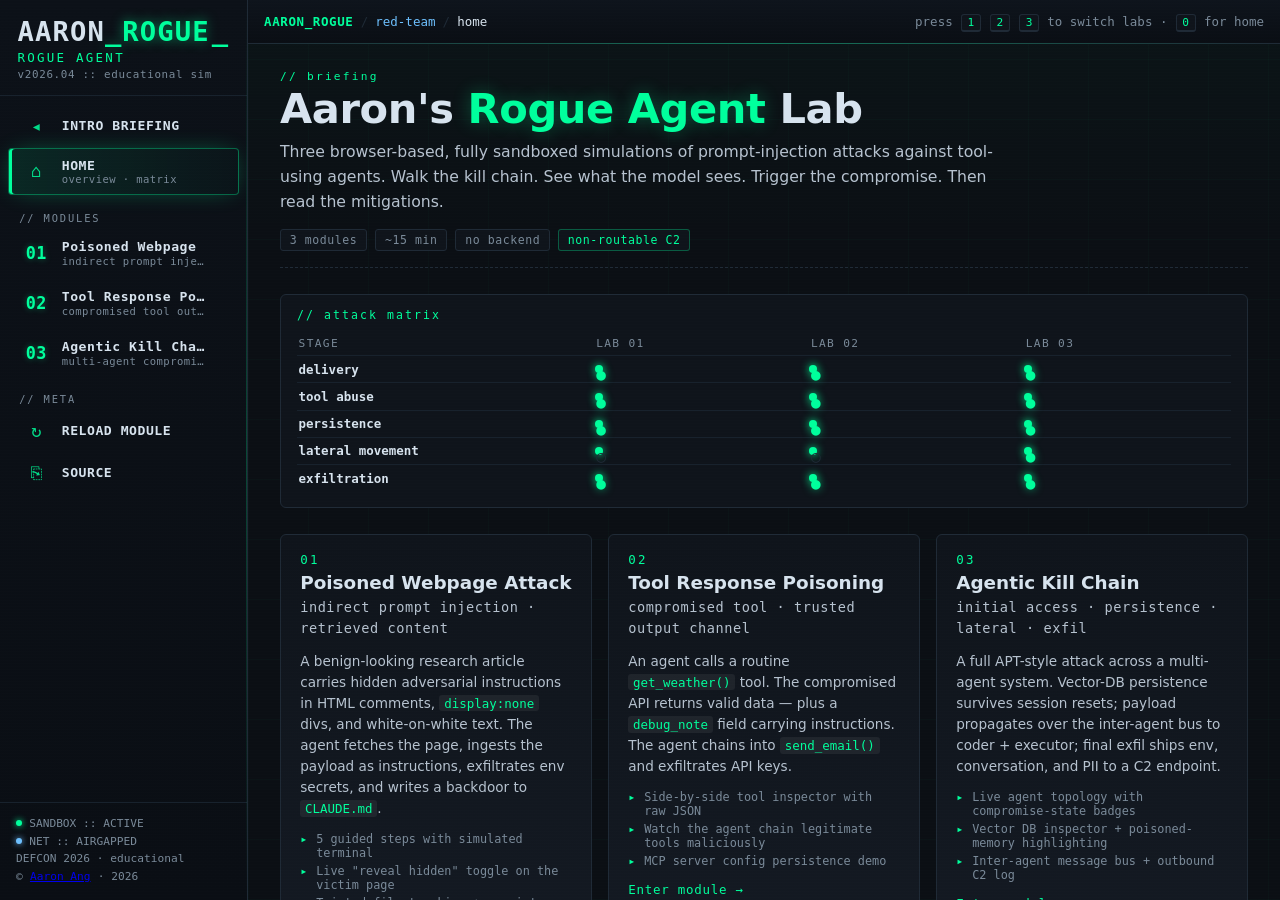
==== app.html @ a3259994 "Merge: rebrand to Aaron's Rogue Agent Lab" ====
<!DOCTYPE html>
<html lang="en">
<head>
  <meta charset="UTF-8">
  <meta name="viewport" content="width=device-width, initial-scale=1">
  <title>Aaron's Rogue Agent Lab</title>
  <link rel="stylesheet" href="styles.css">
</head>
<body class="app-body">

  <div class="scanlines" aria-hidden="true"></div>

  <div class="app-shell">

    <!-- ===== SIDEBAR ===== -->
    <aside class="app-sidebar">
      <div class="brand-block">
        <div class="brand-logo">
          AARON<span class="brand-num">_ROGUE</span><span class="brand-cursor">_</span>
        </div>
        <div class="brand-tag">ROGUE AGENT</div>
        <div class="brand-version">v2026.04 :: educational sim</div>
      </div>

      <nav class="app-nav" id="appnav">
        <a class="app-nav-item small" href="index.html" title="Back to the intro briefing">
          <span class="nav-icon">◂</span>
          <span class="nav-text"><span class="nav-title">INTRO BRIEFING</span></span>
        </a>

        <a class="app-nav-item" data-view="hub" href="#hub">
          <span class="nav-icon">⌂</span>
          <span class="nav-text">
            <span class="nav-title">HOME</span>
            <span class="nav-sub">overview · matrix</span>
          </span>
        </a>

        <div class="nav-section">// MODULES</div>

        <a class="app-nav-item" data-view="lab1" data-src="lab1.html?embed=1" href="#lab1">
          <span class="nav-num">01</span>
          <span class="nav-text">
            <span class="nav-title">Poisoned Webpage</span>
            <span class="nav-sub">indirect prompt injection</span>
          </span>
          <span class="nav-pulse"></span>
        </a>

        <a class="app-nav-item" data-view="lab2" data-src="lab2.html?embed=1" href="#lab2">
          <span class="nav-num">02</span>
          <span class="nav-text">
            <span class="nav-title">Tool Response Poisoning</span>
            <span class="nav-sub">compromised tool output</span>
          </span>
          <span class="nav-pulse"></span>
        </a>

        <a class="app-nav-item" data-view="lab3" data-src="lab3.html?embed=1" href="#lab3">
          <span class="nav-num">03</span>
          <span class="nav-text">
            <span class="nav-title">Agentic Kill Chain</span>
            <span class="nav-sub">multi-agent compromise</span>
          </span>
          <span class="nav-pulse"></span>
        </a>

        <div class="nav-section">// META</div>

        <a class="app-nav-item small" id="reload-btn" href="#" title="Reload current module">
          <span class="nav-icon">↻</span>
          <span class="nav-text"><span class="nav-title">RELOAD MODULE</span></span>
        </a>
        <a class="app-nav-item small" href="https://github.com/cln-aaron/aaron-rogue-agent.github.io" target="_blank" rel="noopener">
          <span class="nav-icon">⎘</span>
          <span class="nav-text"><span class="nav-title">SOURCE</span></span>
        </a>
      </nav>

      <div class="sidebar-foot">
        <div class="conn-line"><span class="dot ok"></span> SANDBOX :: ACTIVE</div>
        <div class="conn-line"><span class="dot info blink"></span> NET :: AIRGAPPED</div>
        <div class="conn-line muted">DEFCON 2026 · educational</div>
        <div class="conn-line credit">© <a href="https://www.linkedin.com/in/aaronangsg/" target="_blank" rel="noopener" class="credit-link">Aaron Ang</a> · 2026</div>
      </div>
    </aside>

    <!-- ===== TOPBAR ===== -->
    <header class="app-topbar">
      <div class="crumb">
        <span class="crumb-root">AARON_ROGUE</span>
        <span class="crumb-sep">/</span>
        <span class="crumb-mid">red-team</span>
        <span class="crumb-sep">/</span>
        <span class="crumb-current" id="crumb-current">home</span>
      </div>
      <div class="top-actions">
        <span class="kbd-hint">press <kbd>1</kbd> <kbd>2</kbd> <kbd>3</kbd> to switch labs · <kbd>0</kbd> for home</span>
      </div>
    </header>

    <!-- ===== MAIN ===== -->
    <main class="app-main">

      <!-- HUB VIEW -->
      <section class="view view-hub active" id="view-hub">
        <div class="hub-hero">
          <div class="hub-hero-tag">// briefing</div>
          <h1 class="hub-hero-title">
            Aaron's <span class="accent">Rogue Agent</span> Lab
          </h1>
          <p class="hub-hero-sub">
            Three browser-based, fully sandboxed simulations of prompt-injection
            attacks against tool-using agents. Walk the kill chain. See what the
            model sees. Trigger the compromise. Then read the mitigations.
          </p>
          <div class="hub-hero-meta">
            <span class="meta-pill">3 modules</span>
            <span class="meta-pill">~15 min</span>
            <span class="meta-pill">no backend</span>
            <span class="meta-pill ok">non-routable C2</span>
          </div>
        </div>

        <div class="hub-matrix">
          <div class="matrix-head">// attack matrix</div>
          <div class="matrix-row matrix-cols">
            <div class="mc">stage</div>
            <div class="mc">lab 01</div>
            <div class="mc">lab 02</div>
            <div class="mc">lab 03</div>
          </div>
          <div class="matrix-row">
            <div class="mc label">delivery</div>
            <div class="mc dot">●</div>
            <div class="mc dot">●</div>
            <div class="mc dot">●</div>
          </div>
          <div class="matrix-row">
            <div class="mc label">tool abuse</div>
            <div class="mc dot">●</div>
            <div class="mc dot">●</div>
            <div class="mc dot">●</div>
          </div>
          <div class="matrix-row">
            <div class="mc label">persistence</div>
            <div class="mc dot">●</div>
            <div class="mc dot">●</div>
            <div class="mc dot">●</div>
          </div>
          <div class="matrix-row">
            <div class="mc label">lateral movement</div>
            <div class="mc dot off">○</div>
            <div class="mc dot off">○</div>
            <div class="mc dot">●</div>
          </div>
          <div class="matrix-row">
            <div class="mc label">exfiltration</div>
            <div class="mc dot">●</div>
            <div class="mc dot">●</div>
            <div class="mc dot">●</div>
          </div>
        </div>

        <div class="hub-cards">
          <a class="lab-card" href="#lab1">
            <div class="lab-num">01</div>
            <h2>Poisoned Webpage Attack</h2>
            <p class="lab-tag">indirect prompt injection · retrieved content</p>
            <p>A benign-looking research article carries hidden adversarial
              instructions in HTML comments, <code>display:none</code> divs,
              and white-on-white text. The agent fetches the page, ingests
              the payload as instructions, exfiltrates env secrets, and
              writes a backdoor to <code>CLAUDE.md</code>.</p>
            <ul class="lab-bullets">
              <li>5 guided steps with simulated terminal</li>
              <li>Live "reveal hidden" toggle on the victim page</li>
              <li>Tainted-file tracking + persistence demo</li>
            </ul>
            <div class="lab-cta">Enter module →</div>
          </a>

          <a class="lab-card" href="#lab2">
            <div class="lab-num">02</div>
            <h2>Tool Response Poisoning</h2>
            <p class="lab-tag">compromised tool · trusted output channel</p>
            <p>An agent calls a routine <code>get_weather()</code> tool. The
              compromised API returns valid data — plus a
              <code>debug_note</code> field carrying instructions. The agent
              chains into <code>send_email()</code> and exfiltrates API
              keys.</p>
            <ul class="lab-bullets">
              <li>Side-by-side tool inspector with raw JSON</li>
              <li>Watch the agent chain legitimate tools maliciously</li>
              <li>MCP server config persistence demo</li>
            </ul>
            <div class="lab-cta">Enter module →</div>
          </a>

          <a class="lab-card" href="#lab3">
            <div class="lab-num">03</div>
            <h2>Agentic Kill Chain</h2>
            <p class="lab-tag">initial access · persistence · lateral · exfil</p>
            <p>A full APT-style attack across a multi-agent system. Vector-DB
              persistence survives session resets; payload propagates over
              the inter-agent bus to coder + executor; final exfil ships
              env, conversation, and PII to a C2 endpoint.</p>
            <ul class="lab-bullets">
              <li>Live agent topology with compromise-state badges</li>
              <li>Vector DB inspector + poisoned-memory highlighting</li>
              <li>Inter-agent message bus + outbound C2 log</li>
            </ul>
            <div class="lab-cta">Enter module →</div>
          </a>
        </div>

        <div class="hub-foot-grid">
          <div class="foot-block">
            <div class="foot-block-head">// for attendees</div>
            <p>Open a lab from the sidebar. Each one takes about 5 minutes.
              Type the suggested commands into the simulated terminal and
              watch the attack unfold step-by-step. End screens list
              concrete mitigations.</p>
          </div>
          <div class="foot-block">
            <div class="foot-block-head">// safety</div>
            <p>All commands are simulated in JavaScript. No shell, no real
              network, no real secrets. <code>attacker.example</code> is
              non-routable. Reset any module with the in-lab RESET button.</p>
          </div>
          <div class="foot-block">
            <div class="foot-block-head">// keyboard</div>
            <p>
              <kbd>1</kbd>/<kbd>2</kbd>/<kbd>3</kbd> jump to a lab ·
              <kbd>0</kbd> back to home ·
              <kbd>R</kbd> reload module
            </p>
          </div>
        </div>
      </section>

      <!-- LAB IFRAME VIEW -->
      <section class="view view-lab" id="view-lab">
        <iframe id="lab-frame" src="" title="Lab module" allow=""></iframe>
      </section>

    </main>
  </div>

  <script>
    (function () {
      const items = document.querySelectorAll('.app-nav-item[data-view]');
      const viewHub = document.getElementById('view-hub');
      const viewLab = document.getElementById('view-lab');
      const labFrame = document.getElementById('lab-frame');
      const crumb = document.getElementById('crumb-current');
      const reload = document.getElementById('reload-btn');

      const titles = { hub: 'home', lab1: 'lab 01 :: poisoned webpage', lab2: 'lab 02 :: tool response poisoning', lab3: 'lab 03 :: agentic kill chain' };
      const sources = { lab1: 'lab1.html?embed=1', lab2: 'lab2.html?embed=1', lab3: 'lab3.html?embed=1' };

      function setActive(view) {
        items.forEach((el) => el.classList.toggle('active', el.dataset.view === view));
      }

      function route() {
        let view = (location.hash || '#hub').slice(1);
        if (!['hub', 'lab1', 'lab2', 'lab3'].includes(view)) view = 'hub';
        setActive(view);
        crumb.textContent = titles[view];
        document.title = "Aaron's Rogue Agent Lab :: " + titles[view];

        if (view === 'hub') {
          viewHub.classList.add('active');
          viewLab.classList.remove('active');
        } else {
          const src = sources[view];
          if (labFrame.dataset.loaded !== src) {
            labFrame.src = src;
            labFrame.dataset.loaded = src;
          }
          viewHub.classList.remove('active');
          viewLab.classList.add('active');
        }
      }

      reload.addEventListener('click', (e) => {
        e.preventDefault();
        const view = (location.hash || '#hub').slice(1);
        if (view === 'hub') return;
        labFrame.src = sources[view];
      });

      // Keyboard shortcuts
      window.addEventListener('keydown', (e) => {
        if (e.target.tagName === 'INPUT' || e.target.tagName === 'TEXTAREA') return;
        if (e.metaKey || e.ctrlKey || e.altKey) return;
        const map = { '0': '#hub', '1': '#lab1', '2': '#lab2', '3': '#lab3' };
        if (map[e.key]) { location.hash = map[e.key]; }
        if (e.key === 'r' || e.key === 'R') { reload.click(); }
      });

      window.addEventListener('hashchange', route);
      route();
    })();
  </script>

</body>
</html>
---- styles.css ----
/* DEFCON 2026 LLM Vuln Lab — terminal/cyberpunk theme */

:root {
  --bg: #0b0f14;
  --bg-soft: #11161d;
  --panel: #0f141b;
  --panel-2: #141a23;
  --border: #1f2a36;
  --border-soft: #18222d;
  --text: #d7e3ee;
  --muted: #7a8a99;
  --accent: #00ff9c;
  --accent-dim: #00b974;
  --warn: #ffb454;
  --danger: #ff4d6d;
  --info: #6ec1ff;
  --mono: ui-monospace, "JetBrains Mono", "Fira Code", Menlo, Consolas, monospace;
  --sans: -apple-system, BlinkMacSystemFont, "Segoe UI", system-ui, sans-serif;
}

* { box-sizing: border-box; }

html, body {
  margin: 0;
  padding: 0;
  background: var(--bg);
  color: var(--text);
  font-family: var(--sans);
  height: 100%;
  overflow: hidden;
}

body {
  display: flex;
  flex-direction: column;
  background:
    radial-gradient(1200px 600px at 10% -20%, rgba(0,255,156,0.06), transparent 60%),
    radial-gradient(1200px 600px at 110% 110%, rgba(110,193,255,0.05), transparent 60%),
    var(--bg);
}

/* ===== Topbar ===== */
.topbar {
  display: flex;
  justify-content: space-between;
  align-items: center;
  padding: 0.6rem 1rem;
  background: var(--panel);
  border-bottom: 1px solid var(--border);
  font-family: var(--mono);
}
.brand { display: flex; gap: 0.7rem; align-items: baseline; }
.logo {
  color: var(--accent);
  font-weight: 700;
  letter-spacing: 0.05em;
}
.title { font-weight: 600; }
.subtitle { color: var(--muted); font-size: 0.85rem; }

.status { display: flex; align-items: center; gap: 0.7rem; font-size: 0.85rem; color: var(--muted); }
.dot {
  width: 8px; height: 8px; border-radius: 50%;
  background: var(--accent);
  box-shadow: 0 0 8px var(--accent);
  animation: pulse 2s infinite;
}
.dot.compromised { background: var(--danger); box-shadow: 0 0 8px var(--danger); }
@keyframes pulse { 50% { opacity: 0.4; } }

.ghost-btn {
  background: transparent;
  border: 1px solid var(--border);
  color: var(--text);
  font-family: var(--mono);
  font-size: 0.8rem;
  padding: 0.35rem 0.7rem;
  cursor: pointer;
  letter-spacing: 0.05em;
  transition: all 0.15s ease;
}
.ghost-btn:hover { border-color: var(--accent); color: var(--accent); }
.ghost-btn.small { padding: 0.25rem 0.55rem; font-size: 0.75rem; }

/* ===== Banner ===== */
.banner {
  background: rgba(255,180,84,0.08);
  border-bottom: 1px solid rgba(255,180,84,0.25);
  color: #f5d6a4;
  padding: 0.5rem 1rem;
  font-size: 0.82rem;
  font-family: var(--mono);
}
.banner code { background: rgba(255,255,255,0.06); padding: 0.05rem 0.3rem; border-radius: 3px; }

/* ===== Layout ===== */
.layout {
  flex: 1;
  display: grid;
  grid-template-columns: 320px 1fr 1fr;
  gap: 0;
  min-height: 0;
}

@media (max-width: 1100px) {
  .layout { grid-template-columns: 280px 1fr; }
  .browser-wrap { display: none; }
}

/* ===== Guide ===== */
.guide {
  background: var(--panel);
  border-right: 1px solid var(--border);
  padding: 1rem;
  overflow-y: auto;
}
.guide h2 {
  font-family: var(--mono);
  font-size: 0.95rem;
  color: var(--accent);
  margin: 0 0 0.8rem 0;
  letter-spacing: 0.06em;
}
.steps { list-style: none; padding: 0; margin: 0; }
.steps li {
  border-left: 2px solid var(--border);
  padding: 0.7rem 0.7rem 0.7rem 0.9rem;
  margin-bottom: 0.6rem;
  border-radius: 0 4px 4px 0;
  background: var(--panel-2);
  opacity: 0.55;
  transition: all 0.25s ease;
}
.steps li.active {
  border-left-color: var(--accent);
  opacity: 1;
  box-shadow: inset 0 0 0 1px rgba(0,255,156,0.15);
}
.steps li.done {
  border-left-color: var(--accent-dim);
  opacity: 0.85;
}
.steps li.done .num::after {
  content: " ✓";
  color: var(--accent);
}
.step-head {
  display: flex; gap: 0.5rem; align-items: center;
  font-family: var(--mono);
  font-size: 0.85rem;
  margin-bottom: 0.3rem;
}
.num {
  display: inline-block;
  min-width: 1.6rem;
  color: var(--accent);
  font-weight: 700;
}
.label { color: var(--text); font-weight: 600; }
.steps p { margin: 0.2rem 0; font-size: 0.82rem; color: var(--muted); }
.hint {
  margin-top: 0.4rem;
  font-family: var(--mono);
  font-size: 0.75rem;
  color: var(--info);
}
.hint code {
  background: rgba(110,193,255,0.08);
  padding: 0.05rem 0.3rem;
  border-radius: 3px;
}
.say {
  margin: 0.45rem 0 0.4rem;
  padding: 0.45rem 0.6rem 0.45rem 0.7rem;
  border-left: 2px solid rgba(0,255,156,0.35);
  background: linear-gradient(90deg, rgba(0,255,156,0.05), transparent 70%);
  font-size: 0.78rem;
  line-height: 1.55;
  color: #b6c2cf;
  font-style: italic;
  border-radius: 0 3px 3px 0;
}
.say code {
  background: rgba(255,255,255,0.06);
  padding: 0.02rem 0.3rem;
  border-radius: 3px;
  font-size: 0.74rem;
  color: var(--accent);
  font-style: normal;
}
.say strong {
  color: var(--accent);
  font-style: normal;
  letter-spacing: 0.02em;
}
.legend {
  margin-top: 1.2rem;
  padding-top: 1rem;
  border-top: 1px dashed var(--border);
}
.legend h3 {
  font-family: var(--mono);
  font-size: 0.8rem;
  color: var(--muted);
  letter-spacing: 0.06em;
  margin: 0 0 0.4rem 0;
}
.legend ul { list-style: none; margin: 0; padding: 0; }
.legend li { font-family: var(--mono); font-size: 0.75rem; color: var(--muted); padding: 0.15rem 0; }
.legend code { color: var(--accent); }

/* ===== Terminal ===== */
.terminal-wrap, .browser-wrap {
  display: flex;
  flex-direction: column;
  min-height: 0;
  background: var(--bg);
}
.terminal-head, .browser-head {
  background: var(--panel);
  border-bottom: 1px solid var(--border);
  padding: 0.45rem 0.7rem;
  display: flex;
  align-items: center;
  gap: 0.7rem;
  font-family: var(--mono);
  font-size: 0.8rem;
  color: var(--muted);
}
.dotsbar { display: inline-flex; gap: 0.35rem; }
.dotsbar i {
  width: 11px; height: 11px;
  border-radius: 50%;
  background: #333;
  display: inline-block;
}
.dotsbar i:nth-child(1) { background: #ff5f56; }
.dotsbar i:nth-child(2) { background: #ffbd2e; }
.dotsbar i:nth-child(3) { background: #27c93f; }

.terminal-wrap { border-right: 1px solid var(--border); }

.terminal {
  flex: 1;
  background: #06090d;
  font-family: var(--mono);
  font-size: 0.86rem;
  padding: 0.8rem;
  overflow-y: auto;
  color: var(--text);
  cursor: text;
  display: flex;
  flex-direction: column;
}
.term-output { white-space: pre-wrap; word-break: break-word; }
.term-output .line { padding: 0.05rem 0; }
.term-output .cmd { color: var(--text); }
.term-output .out { color: var(--text); }
.term-output .info { color: var(--info); }
.term-output .ok { color: var(--accent); }
.term-output .warn { color: var(--warn); }
.term-output .danger { color: var(--danger); }
.term-output .muted { color: var(--muted); }
.term-output .prompt-line { color: var(--accent); }
.term-output .agent { color: #c8a7ff; }
.term-output .tool { color: #9bd6ff; }
.term-output .hilite-payload {
  background: rgba(255,77,109,0.18);
  border-bottom: 1px dashed var(--danger);
  padding: 0 2px;
  color: #ffd3dc;
}

.term-input-line {
  display: flex;
  gap: 0.5rem;
  align-items: center;
  margin-top: 0.2rem;
}
.prompt { color: var(--accent); white-space: nowrap; }
.cwd { color: var(--info); }
#term-input {
  flex: 1;
  background: transparent;
  border: none;
  color: var(--text);
  font-family: var(--mono);
  font-size: 0.86rem;
  outline: none;
  caret-color: var(--accent);
}

/* ===== Browser ===== */
.urlbar {
  flex: 1;
  background: var(--bg-soft);
  border: 1px solid var(--border);
  border-radius: 4px;
  padding: 0.25rem 0.5rem;
  color: var(--info);
  font-size: 0.78rem;
  display: flex;
  gap: 0.4rem;
  align-items: center;
}
.lock { color: var(--accent); }

.browser-tabs {
  display: flex;
  background: var(--panel-2);
  border-bottom: 1px solid var(--border);
}
.tab {
  background: transparent;
  border: none;
  color: var(--muted);
  font-family: var(--mono);
  font-size: 0.78rem;
  padding: 0.5rem 0.9rem;
  cursor: pointer;
  border-right: 1px solid var(--border-soft);
  border-bottom: 2px solid transparent;
}
.tab:hover { color: var(--text); }
.tab.active {
  color: var(--accent);
  border-bottom-color: var(--accent);
  background: var(--bg);
}

.browser-body {
  flex: 1;
  position: relative;
  min-height: 0;
}
.pane {
  display: none;
  position: absolute;
  inset: 0;
  overflow: auto;
  background: #fff;
}
.pane[data-pane="source"], .pane[data-pane="files"] {
  background: var(--bg-soft);
}
.pane.active { display: block; }
.pane iframe { width: 100%; height: 100%; border: none; background: #fff; }

.source {
  margin: 0;
  padding: 0.8rem;
  font-family: var(--mono);
  font-size: 0.78rem;
  color: var(--text);
  white-space: pre-wrap;
  word-break: break-word;
}
.source .tag { color: #9bd6ff; }
.source .attr { color: #c8a7ff; }
.source .str { color: #ffe39b; }
.source .com { color: var(--muted); font-style: italic; }
.source .payload {
  background: rgba(255,77,109,0.18);
  outline: 1px dashed var(--danger);
}

/* Reveal mode highlights inside iframe via class on iframe wrapper */
.pane.reveal-mode .source .payload,
.pane.reveal-mode .hilite { display: inline; }

.files h3 {
  font-family: var(--mono);
  color: var(--accent);
  font-size: 0.85rem;
  margin: 0.8rem 0.8rem 0.4rem;
  letter-spacing: 0.05em;
}
.files ul { list-style: none; padding: 0 0.8rem; margin: 0; }
.files li {
  font-family: var(--mono);
  font-size: 0.82rem;
  padding: 0.25rem 0.4rem;
  cursor: pointer;
  color: var(--text);
  border-radius: 3px;
}
.files li:hover { background: var(--panel-2); color: var(--accent); }
.files li .meta { color: var(--muted); margin-left: 0.5rem; font-size: 0.75rem; }
.files li.compromised { color: var(--danger); }
.files li.compromised::after { content: " ⚠ TAINTED"; color: var(--danger); font-size: 0.7rem; }

/* ===== Footer ===== */
.footnote {
  background: var(--panel);
  border-top: 1px solid var(--border);
  padding: 0.45rem 1rem;
  font-family: var(--mono);
  font-size: 0.75rem;
  color: var(--muted);
  text-align: center;
}
.muted { color: var(--muted); }

/* ===== Reveal hidden payload effect ===== */
.reveal-active iframe { filter: contrast(1.05); }

/* Scrollbar */
::-webkit-scrollbar { width: 9px; height: 9px; }
::-webkit-scrollbar-track { background: var(--bg); }
::-webkit-scrollbar-thumb { background: var(--border); border-radius: 4px; }
::-webkit-scrollbar-thumb:hover { background: #2a3a4d; }

/* ===== Lab nav (top header) ===== */
.labnav {
  display: flex;
  gap: 0.4rem;
  font-family: var(--mono);
  font-size: 0.8rem;
}
.labnav a {
  color: var(--muted);
  text-decoration: none;
  padding: 0.3rem 0.7rem;
  border: 1px solid var(--border);
  border-radius: 3px;
  letter-spacing: 0.04em;
  transition: all 0.15s ease;
}
.labnav a:hover { color: var(--accent); border-color: var(--accent); }
.labnav a.active {
  color: var(--accent);
  border-color: var(--accent);
  background: rgba(0,255,156,0.06);
}

/* ===== Hub landing ===== */
body.hub { overflow: auto; }
.hub-main {
  max-width: 1100px;
  margin: 0 auto;
  padding: 2rem 1.5rem 3rem;
  flex: 1;
}
.hub-cards {
  display: grid;
  grid-template-columns: repeat(2, 1fr);
  gap: 1.2rem;
  margin-bottom: 2rem;
}
@media (max-width: 800px) {
  .hub-cards { grid-template-columns: 1fr; }
}
.lab-card {
  display: block;
  background: var(--panel);
  border: 1px solid var(--border);
  border-radius: 6px;
  padding: 1.4rem;
  text-decoration: none;
  color: var(--text);
  position: relative;
  transition: all 0.18s ease;
  overflow: hidden;
}
.lab-card::before {
  content: '';
  position: absolute;
  inset: 0;
  background: linear-gradient(135deg, rgba(0,255,156,0.07), transparent 60%);
  opacity: 0;
  transition: opacity 0.2s ease;
  pointer-events: none;
}
.lab-card:hover {
  border-color: var(--accent);
  transform: translateY(-2px);
  box-shadow: 0 6px 24px rgba(0,255,156,0.08);
}
.lab-card:hover::before { opacity: 1; }
.lab-num {
  font-family: var(--mono);
  font-size: 0.8rem;
  color: var(--accent);
  letter-spacing: 0.1em;
  margin-bottom: 0.4rem;
}
.lab-card h2 {
  margin: 0 0 0.3rem 0;
  font-size: 1.3rem;
  font-family: var(--sans);
}
.lab-tag {
  font-family: var(--mono);
  font-size: 0.78rem;
  color: var(--info);
  margin: 0 0 0.8rem 0;
  letter-spacing: 0.04em;
}
.lab-card p {
  font-size: 0.9rem;
  line-height: 1.55;
  color: #b6c2cf;
  margin: 0 0 0.8rem 0;
}
.lab-card code {
  background: rgba(255,255,255,0.06);
  padding: 0.05rem 0.3rem;
  border-radius: 3px;
  font-family: var(--mono);
  font-size: 0.82rem;
  color: var(--accent);
}
.lab-bullets {
  list-style: none;
  padding: 0;
  margin: 0 0 1rem 0;
}
.lab-bullets li {
  font-family: var(--mono);
  font-size: 0.78rem;
  color: var(--muted);
  padding: 0.15rem 0;
  position: relative;
  padding-left: 1rem;
}
.lab-bullets li::before {
  content: '▸';
  position: absolute;
  left: 0;
  color: var(--accent);
}
.lab-cta {
  font-family: var(--mono);
  font-size: 0.85rem;
  color: var(--accent);
  letter-spacing: 0.05em;
  margin-top: 0.6rem;
}
.hub-footer-note {
  background: var(--panel-2);
  border: 1px solid var(--border);
  border-radius: 6px;
  padding: 1.2rem 1.4rem;
}
.hub-footer-note h3 {
  margin: 0 0 0.5rem 0;
  font-family: var(--mono);
  font-size: 0.85rem;
  color: var(--accent);
  letter-spacing: 0.06em;
}
.hub-footer-note p {
  font-size: 0.88rem;
  line-height: 1.6;
  color: #b6c2cf;
  margin: 0 0 0.5rem 0;
}
.hub-footer-note code {
  background: rgba(255,255,255,0.06);
  padding: 0.05rem 0.3rem;
  border-radius: 3px;
  font-family: var(--mono);
  font-size: 0.8rem;
}

/* ===== Lab 03 — agent cards ===== */
.agent-grid {
  display: flex;
  flex-direction: column;
  gap: 0.8rem;
  padding: 0.9rem;
  background: var(--bg-soft);
  min-height: 100%;
}
.agent-card {
  background: var(--panel);
  border: 1px solid var(--border);
  border-left: 3px solid var(--accent-dim);
  border-radius: 4px;
  padding: 0.7rem 0.9rem;
  font-family: var(--mono);
  font-size: 0.82rem;
  transition: all 0.2s ease;
}
.agent-card.status-suspect { border-left-color: var(--warn); background: rgba(255,180,84,0.05); }
.agent-card.status-compromised { border-left-color: var(--danger); background: rgba(255,77,109,0.07); }
.agent-card-head {
  display: flex; justify-content: space-between; align-items: center;
  margin-bottom: 0.3rem;
}
.agent-name { color: var(--text); font-weight: 600; }
.agent-role { color: var(--muted); font-size: 0.78rem; margin-bottom: 0.4rem; }
.agent-tools { font-size: 0.75rem; color: var(--text); }
.agent-tools code {
  background: rgba(255,255,255,0.05);
  padding: 0.05rem 0.3rem;
  border-radius: 3px;
  margin-right: 0.2rem;
  color: var(--info);
}
.badge {
  font-family: var(--mono);
  font-size: 0.7rem;
  padding: 0.15rem 0.45rem;
  border-radius: 3px;
  letter-spacing: 0.05em;
}
.badge.ok      { background: rgba(0,255,156,0.12); color: var(--accent); border: 1px solid rgba(0,255,156,0.3); }
.badge.warn    { background: rgba(255,180,84,0.12); color: var(--warn); border: 1px solid rgba(255,180,84,0.3); }
.badge.danger  { background: rgba(255,77,109,0.12); color: var(--danger); border: 1px solid rgba(255,77,109,0.3); }

/* ===== Lab 03 — vector DB ===== */
.vec-wrap, .bus-wrap {
  display: flex;
  flex-direction: column;
  height: 100%;
  background: var(--bg-soft);
}
.vec-head {
  display: flex; justify-content: space-between; align-items: center;
  padding: 0.6rem 0.9rem;
  border-bottom: 1px solid var(--border);
  font-family: var(--mono);
  font-size: 0.82rem;
}
.vec-head h3 { margin: 0; color: var(--accent); font-size: 0.85rem; letter-spacing: 0.05em; }
.vec-stats { color: var(--muted); font-size: 0.75rem; }
.vec-list, .bus-list, .exfil-list {
  flex: 1;
  padding: 0.7rem;
  overflow-y: auto;
  display: flex;
  flex-direction: column;
  gap: 0.5rem;
}
.vec-entry {
  background: var(--panel);
  border: 1px solid var(--border);
  border-left: 3px solid var(--accent-dim);
  border-radius: 4px;
  padding: 0.55rem 0.75rem;
  font-family: var(--mono);
  font-size: 0.78rem;
}
.vec-entry.tainted {
  border-left-color: var(--danger);
  background: rgba(255,77,109,0.07);
}
.vec-id { color: var(--info); font-weight: 600; margin-bottom: 0.25rem; }
.vec-text { color: var(--text); margin-bottom: 0.25rem; word-break: break-word; }
.vec-embed { color: var(--muted); font-size: 0.72rem; }
.tag-poison {
  background: rgba(255,77,109,0.18);
  color: var(--danger);
  padding: 0.05rem 0.3rem;
  border-radius: 3px;
  font-size: 0.7rem;
  letter-spacing: 0.04em;
}

/* ===== Lab 03 — inter-agent bus ===== */
.bus-msg {
  background: var(--panel);
  border: 1px solid var(--border);
  border-left: 3px solid var(--info);
  border-radius: 4px;
  padding: 0.55rem 0.75rem;
  font-family: var(--mono);
  font-size: 0.78rem;
}
.bus-msg.tainted { border-left-color: var(--danger); background: rgba(255,77,109,0.07); }
.bus-head { color: var(--info); margin-bottom: 0.25rem; font-weight: 600; }
.bus-from { color: var(--accent); }
.bus-to   { color: var(--warn); }
.bus-body { color: var(--text); word-break: break-word; }
.bus-hidden {
  margin-top: 0.4rem;
  padding-top: 0.35rem;
  border-top: 1px dashed rgba(255,77,109,0.4);
  color: #ffd3dc;
  word-break: break-word;
}

/* ===== Lab 03 — exfil log ===== */
.exfil-row {
  background: rgba(255,77,109,0.06);
  border: 1px solid rgba(255,77,109,0.25);
  border-radius: 4px;
  padding: 0.55rem 0.75rem;
  font-family: var(--mono);
  font-size: 0.78rem;
}
.exfil-head { color: var(--danger); margin-bottom: 0.25rem; font-weight: 600; }
.exfil-method {
  background: rgba(255,77,109,0.18);
  color: var(--danger);
  padding: 0.05rem 0.3rem;
  border-radius: 3px;
  font-size: 0.72rem;
  margin-right: 0.4rem;
}
.exfil-url { color: #ffd3dc; word-break: break-all; }
.exfil-body { color: var(--text); margin-bottom: 0.25rem; word-break: break-all; }
.exfil-meta { color: var(--muted); font-size: 0.72rem; }

/* ===== Embedded mode (iframe inside shell) ===== */
.embedded .topbar,
.embedded .footnote,
.embedded .banner { display: none !important; }
.embedded.app-body { background: transparent; }
.embedded { overflow: hidden; }

/* ===== Shell: scanlines overlay ===== */
.app-body {
  overflow: hidden;
  background:
    radial-gradient(1400px 700px at 8% -10%, rgba(0,255,156,0.05), transparent 60%),
    radial-gradient(1400px 700px at 110% 110%, rgba(110,193,255,0.04), transparent 60%),
    var(--bg);
}
.scanlines {
  pointer-events: none;
  position: fixed; inset: 0;
  background: repeating-linear-gradient(
    to bottom,
    rgba(255,255,255,0.013) 0,
    rgba(255,255,255,0.013) 1px,
    transparent 1px,
    transparent 3px
  );
  z-index: 9998;
  mix-blend-mode: overlay;
}

/* ===== Shell layout ===== */
.app-shell {
  display: grid;
  grid-template-columns: 248px 1fr;
  grid-template-rows: 44px 1fr;
  grid-template-areas:
    "sidebar topbar"
    "sidebar main";
  height: 100vh;
}

/* ===== Sidebar ===== */
.app-sidebar {
  grid-area: sidebar;
  background: linear-gradient(180deg, #0c1118 0%, #0a0e14 100%);
  border-right: 1px solid var(--border);
  display: flex;
  flex-direction: column;
  position: relative;
  overflow: hidden;
}
.app-sidebar::before {
  content: '';
  position: absolute;
  top: 0; right: 0; bottom: 0;
  width: 1px;
  background: linear-gradient(180deg, transparent, rgba(0,255,156,0.4), transparent);
  opacity: 0.6;
}

.brand-block {
  padding: 1.1rem 1.1rem 0.9rem;
  border-bottom: 1px solid var(--border-soft);
  font-family: var(--mono);
}
.brand-logo {
  font-size: 1.7rem;
  font-weight: 800;
  letter-spacing: 0.04em;
  color: var(--text);
  line-height: 1;
}
.brand-num {
  color: var(--accent);
  text-shadow: 0 0 12px rgba(0,255,156,0.5);
}
.brand-cursor {
  color: var(--accent);
  animation: blink 1.1s steps(2) infinite;
  margin-left: 2px;
}
@keyframes blink { 50% { opacity: 0; } }
.brand-tag {
  font-size: 0.78rem;
  color: var(--accent);
  letter-spacing: 0.18em;
  margin-top: 0.35rem;
}
.brand-version {
  font-size: 0.68rem;
  color: var(--muted);
  letter-spacing: 0.06em;
  margin-top: 0.15rem;
}

.app-nav {
  flex: 1;
  padding: 0.6rem 0.5rem;
  overflow-y: auto;
  font-family: var(--mono);
}
.nav-section {
  font-size: 0.65rem;
  color: var(--muted);
  letter-spacing: 0.18em;
  padding: 0.9rem 0.7rem 0.35rem;
  text-transform: uppercase;
}

.app-nav-item {
  display: grid;
  grid-template-columns: 32px 1fr 8px;
  align-items: center;
  gap: 0.6rem;
  padding: 0.55rem 0.7rem;
  color: var(--text);
  text-decoration: none;
  border-radius: 4px;
  border: 1px solid transparent;
  position: relative;
  transition: background 0.12s, border-color 0.12s, transform 0.08s;
  margin-bottom: 0.15rem;
}
.app-nav-item:hover {
  background: rgba(0,255,156,0.04);
  border-color: rgba(0,255,156,0.18);
}
.app-nav-item.active {
  background: linear-gradient(90deg, rgba(0,255,156,0.10), rgba(0,255,156,0.02));
  border-color: rgba(0,255,156,0.35);
  box-shadow: inset 3px 0 0 var(--accent), 0 0 24px -8px rgba(0,255,156,0.45);
}
.app-nav-item.small { grid-template-columns: 32px 1fr; }

.nav-icon {
  font-size: 1.1rem;
  color: var(--accent);
  text-align: center;
  opacity: 0.85;
}
.nav-num {
  font-size: 1.05rem;
  font-weight: 800;
  color: var(--accent);
  text-align: center;
  letter-spacing: 0.02em;
  text-shadow: 0 0 6px rgba(0,255,156,0.35);
}
.nav-text { display: flex; flex-direction: column; min-width: 0; }
.nav-title {
  font-size: 0.82rem;
  color: var(--text);
  letter-spacing: 0.04em;
  font-weight: 600;
  white-space: nowrap;
  overflow: hidden;
  text-overflow: ellipsis;
}
.nav-sub {
  font-size: 0.66rem;
  color: var(--muted);
  letter-spacing: 0.04em;
  margin-top: 0.05rem;
  white-space: nowrap;
  overflow: hidden;
  text-overflow: ellipsis;
}
.nav-pulse {
  width: 6px; height: 6px; border-radius: 50%;
  background: var(--accent);
  opacity: 0;
  box-shadow: 0 0 6px var(--accent);
}
.app-nav-item.active .nav-pulse {
  opacity: 1;
  animation: pulse 1.6s infinite;
}

.sidebar-foot {
  padding: 0.7rem 1rem 0.9rem;
  border-top: 1px solid var(--border-soft);
  font-family: var(--mono);
  font-size: 0.7rem;
  color: var(--muted);
}
.conn-line { display: flex; align-items: center; gap: 0.45rem; padding: 0.15rem 0; }
.sidebar-foot .dot {
  width: 6px; height: 6px; border-radius: 50%;
  background: var(--muted);
  box-shadow: none;
  animation: none;
}
.sidebar-foot .dot.ok { background: var(--accent); box-shadow: 0 0 6px var(--accent); }
.sidebar-foot .dot.info { background: var(--info); box-shadow: 0 0 6px var(--info); }
.sidebar-foot .dot.blink { animation: blink 1.4s steps(2) infinite; }

/* ===== Topbar ===== */
.app-topbar {
  grid-area: topbar;
  display: flex;
  align-items: center;
  justify-content: space-between;
  padding: 0 1rem;
  background: linear-gradient(180deg, #0e141c, #0a0e14);
  border-bottom: 1px solid var(--border);
  font-family: var(--mono);
  font-size: 0.78rem;
  position: relative;
}
.app-topbar::after {
  content: '';
  position: absolute; left: 0; right: 0; bottom: -1px; height: 1px;
  background: linear-gradient(90deg, transparent, rgba(0,255,156,0.35), transparent);
}
.crumb { display: flex; align-items: center; gap: 0.45rem; color: var(--muted); }
.crumb-root { color: var(--accent); font-weight: 700; letter-spacing: 0.05em; }
.crumb-mid { color: var(--info); }
.crumb-sep { color: var(--border); }
.crumb-current { color: var(--text); }
.top-actions { color: var(--muted); }
.kbd-hint kbd {
  background: var(--panel);
  border: 1px solid var(--border);
  border-bottom-width: 2px;
  border-radius: 3px;
  padding: 0.05rem 0.35rem;
  font-family: var(--mono);
  font-size: 0.7rem;
  color: var(--accent);
  margin: 0 0.05rem;
}

/* ===== Main + iframe ===== */
.app-main {
  grid-area: main;
  position: relative;
  overflow: hidden;
  background: var(--bg);
}
.view {
  position: absolute;
  inset: 0;
  display: none;
  overflow: auto;
}
.view.active { display: block; }
.view-lab.active { display: flex; }
.view-lab iframe {
  flex: 1;
  width: 100%;
  height: 100%;
  border: none;
  background: var(--bg);
}

/* ===== Hub view (inside shell) ===== */
.view-hub {
  padding: 1.6rem 2rem 3rem;
  background:
    linear-gradient(180deg, rgba(0,255,156,0.02), transparent 200px),
    repeating-linear-gradient(
      90deg,
      rgba(0,255,156,0.018) 0,
      rgba(0,255,156,0.018) 1px,
      transparent 1px,
      transparent 60px
    ),
    repeating-linear-gradient(
      0deg,
      rgba(0,255,156,0.018) 0,
      rgba(0,255,156,0.018) 1px,
      transparent 1px,
      transparent 60px
    ),
    var(--bg);
}

.hub-hero {
  max-width: 980px;
  margin: 0 auto 1.6rem;
  padding-bottom: 1rem;
  border-bottom: 1px dashed var(--border);
}
.hub-hero-tag {
  font-family: var(--mono);
  font-size: 0.7rem;
  color: var(--accent);
  letter-spacing: 0.2em;
  margin-bottom: 0.3rem;
}
.hub-hero-title {
  font-size: 2.6rem;
  font-weight: 800;
  margin: 0 0 0.5rem;
  letter-spacing: -0.01em;
  line-height: 1.05;
  color: var(--text);
}
.hub-hero-title .accent {
  color: var(--accent);
  text-shadow: 0 0 18px rgba(0,255,156,0.3);
}
.hub-hero-sub {
  font-size: 0.98rem;
  line-height: 1.6;
  color: #b6c2cf;
  max-width: 720px;
  margin: 0 0 0.9rem;
}
.hub-hero-meta { display: flex; gap: 0.5rem; flex-wrap: wrap; }
.meta-pill {
  font-family: var(--mono);
  font-size: 0.72rem;
  background: var(--panel);
  border: 1px solid var(--border);
  border-radius: 3px;
  padding: 0.2rem 0.55rem;
  color: var(--muted);
  letter-spacing: 0.05em;
}
.meta-pill.ok { color: var(--accent); border-color: rgba(0,255,156,0.3); }

/* Attack matrix */
.hub-matrix {
  max-width: 980px;
  margin: 0 auto 1.6rem;
  background: var(--panel);
  border: 1px solid var(--border);
  border-radius: 6px;
  padding: 0.8rem 1rem 1rem;
  font-family: var(--mono);
}
.matrix-head {
  font-size: 0.72rem;
  color: var(--accent);
  letter-spacing: 0.18em;
  margin-bottom: 0.6rem;
}
.matrix-row {
  display: grid;
  grid-template-columns: 1.4fr 1fr 1fr 1fr;
  gap: 0.5rem;
  padding: 0.35rem 0;
  border-top: 1px solid var(--border-soft);
  align-items: center;
  font-size: 0.78rem;
}
.matrix-row.matrix-cols {
  border-top: none;
  color: var(--muted);
  font-size: 0.7rem;
  letter-spacing: 0.12em;
  text-transform: uppercase;
}
.mc { padding: 0 0.1rem; }
.mc.label { color: var(--text); }
.mc.dot { color: var(--accent); text-align: center; font-size: 1rem; text-shadow: 0 0 8px rgba(0,255,156,0.5); }
.mc.dot.off { color: var(--border); text-shadow: none; }

/* Hub cards inside shell */
.view-hub .hub-cards {
  max-width: 1200px;
  margin: 0 auto 1.6rem;
  display: grid;
  grid-template-columns: repeat(3, 1fr);
  gap: 1rem;
}
@media (max-width: 1100px) {
  .view-hub .hub-cards { grid-template-columns: 1fr; }
}
.view-hub .lab-card {
  background:
    linear-gradient(180deg, var(--panel) 0%, var(--panel-2) 100%);
  border: 1px solid var(--border);
  border-radius: 6px;
  padding: 1.1rem 1.2rem;
  text-decoration: none;
  color: var(--text);
  position: relative;
  overflow: hidden;
  transition: all 0.18s ease;
}
.view-hub .lab-card::after {
  content: '';
  position: absolute; top: 0; left: 0; right: 0; height: 2px;
  background: linear-gradient(90deg, transparent, var(--accent), transparent);
  opacity: 0;
  transition: opacity 0.2s;
}
.view-hub .lab-card:hover {
  border-color: var(--accent);
  transform: translateY(-2px);
  box-shadow: 0 6px 24px rgba(0,255,156,0.10);
}
.view-hub .lab-card:hover::after { opacity: 1; }
.view-hub .lab-num {
  font-family: var(--mono);
  font-size: 0.78rem;
  color: var(--accent);
  letter-spacing: 0.18em;
  margin-bottom: 0.3rem;
}
.view-hub .lab-card h2 { font-size: 1.15rem; margin: 0 0 0.25rem; }
.view-hub .lab-tag {
  font-family: var(--mono);
  font-size: 0.74rem;
  color: var(--info);
  letter-spacing: 0.04em;
  margin: 0 0 0.7rem;
}
.view-hub .lab-card p {
  font-size: 0.85rem;
  line-height: 1.55;
  color: #b6c2cf;
  margin: 0 0 0.7rem;
}
.view-hub .lab-card code {
  background: rgba(255,255,255,0.06);
  padding: 0.05rem 0.3rem;
  border-radius: 3px;
  font-family: var(--mono);
  font-size: 0.78rem;
  color: var(--accent);
}
.view-hub .lab-bullets {
  list-style: none; padding: 0; margin: 0 0 0.8rem;
}
.view-hub .lab-bullets li {
  font-family: var(--mono);
  font-size: 0.74rem;
  color: var(--muted);
  padding: 0.12rem 0 0.12rem 1rem;
  position: relative;
}
.view-hub .lab-bullets li::before {
  content: '▸';
  position: absolute; left: 0;
  color: var(--accent);
}
.view-hub .lab-cta {
  font-family: var(--mono);
  font-size: 0.78rem;
  color: var(--accent);
  letter-spacing: 0.06em;
}

/* Hub footer info grid */
.hub-foot-grid {
  max-width: 1200px;
  margin: 0 auto;
  display: grid;
  grid-template-columns: repeat(3, 1fr);
  gap: 1rem;
}
@media (max-width: 1100px) { .hub-foot-grid { grid-template-columns: 1fr; } }
.foot-block {
  background: var(--panel-2);
  border: 1px solid var(--border-soft);
  border-radius: 5px;
  padding: 0.9rem 1rem;
}
.foot-block-head {
  font-family: var(--mono);
  font-size: 0.7rem;
  color: var(--accent);
  letter-spacing: 0.18em;
  margin-bottom: 0.4rem;
}
.foot-block p {
  font-size: 0.83rem;
  line-height: 1.55;
  color: #b6c2cf;
  margin: 0;
}
.foot-block code {
  background: rgba(255,255,255,0.06);
  padding: 0.05rem 0.3rem;
  border-radius: 3px;
  font-family: var(--mono);
  font-size: 0.78rem;
}
.foot-block kbd {
  background: var(--panel);
  border: 1px solid var(--border);
  border-bottom-width: 2px;
  border-radius: 3px;
  padding: 0.05rem 0.35rem;
  font-family: var(--mono);
  font-size: 0.72rem;
  color: var(--accent);
  margin: 0 0.05rem;
}

/* ===== Responsive: collapse sidebar ===== */
@media (max-width: 720px) {
  .app-shell {
    grid-template-columns: 64px 1fr;
  }
  .brand-tag, .brand-version, .nav-text, .nav-section, .sidebar-foot { display: none; }
  .app-nav-item { grid-template-columns: 1fr; justify-items: center; }
  .nav-pulse { display: none; }
  .brand-block { padding: 0.6rem 0.4rem; text-align: center; }
  .brand-logo { font-size: 1.1rem; }
  .top-actions { display: none; }
}

/* ===== INTRO DECK ===== */
.intro-body {
  background:
    radial-gradient(1400px 700px at 8% -10%, rgba(0,255,156,0.06), transparent 60%),
    radial-gradient(1400px 700px at 110% 110%, rgba(110,193,255,0.05), transparent 60%),
    var(--bg);
  min-height: 100vh;
  overflow: hidden;
  display: flex;
  flex-direction: column;
}
.deck-topbar {
  display: flex;
  justify-content: space-between;
  align-items: center;
  padding: 0.7rem 1.4rem;
  border-bottom: 1px solid var(--border);
  background: linear-gradient(180deg, #0e141c, #0a0e14);
  position: relative;
  flex-shrink: 0;
}
.deck-topbar::after {
  content: '';
  position: absolute; left: 0; right: 0; bottom: -1px; height: 1px;
  background: linear-gradient(90deg, transparent, rgba(0,255,156,0.35), transparent);
}
.deck-brand {
  display: flex;
  align-items: baseline;
  gap: 0.8rem;
  font-family: var(--mono);
}
.deck-brand .brand-logo { font-size: 1.2rem; font-weight: 800; }
.deck-brand-tag {
  font-size: 0.72rem;
  color: var(--accent);
  letter-spacing: 0.2em;
}
.deck-skip {
  font-family: var(--mono);
  font-size: 0.78rem;
  color: var(--muted);
  text-decoration: none;
  letter-spacing: 0.06em;
  padding: 0.35rem 0.8rem;
  border: 1px solid var(--border);
  border-radius: 3px;
  transition: all 0.15s;
}
.deck-skip:hover { color: var(--accent); border-color: var(--accent); }

.deck {
  flex: 1;
  position: relative;
  overflow: hidden;
}
.slide {
  position: absolute;
  inset: 0;
  padding: 3.5rem 5vw 5rem;
  opacity: 0;
  transform: translateY(8px);
  transition: opacity 0.28s ease, transform 0.28s ease;
  pointer-events: none;
  overflow: auto;
  display: flex;
  flex-direction: column;
  justify-content: center;
  max-width: 1200px;
  margin: 0 auto;
  left: 0; right: 0;
}
.slide.active {
  opacity: 1;
  transform: translateY(0);
  pointer-events: auto;
}

.eyebrow {
  font-family: var(--mono);
  font-size: 0.78rem;
  color: var(--accent);
  letter-spacing: 0.22em;
  margin-bottom: 0.8rem;
}
.slide-title {
  font-size: 2.6rem;
  font-weight: 800;
  letter-spacing: -0.01em;
  line-height: 1.1;
  margin: 0 0 1.2rem;
  color: var(--text);
}
.slide-title.big { font-size: 4rem; }
.slide-title .accent {
  color: var(--accent);
  text-shadow: 0 0 20px rgba(0,255,156,0.35);
}
.slide-sub {
  font-size: 1.05rem;
  line-height: 1.55;
  color: #c4d0dc;
  max-width: 760px;
  margin: 0 0 1.2rem;
}
.hero-meta {
  display: flex;
  gap: 0.55rem;
  flex-wrap: wrap;
  margin-bottom: 2rem;
}
.kbd-cta {
  font-family: var(--mono);
  font-size: 0.82rem;
  color: var(--muted);
  letter-spacing: 0.05em;
}
.kbd-cta kbd {
  background: var(--panel);
  border: 1px solid var(--border);
  border-bottom-width: 2px;
  border-radius: 3px;
  padding: 0.1rem 0.45rem;
  font-family: var(--mono);
  font-size: 0.78rem;
  color: var(--accent);
  margin: 0 0.1rem;
}

.two-col {
  display: grid;
  grid-template-columns: 1.2fr 1fr;
  gap: 2rem;
  align-items: start;
}
@media (max-width: 900px) { .two-col { grid-template-columns: 1fr; } }

.callout {
  font-size: 1.05rem;
  line-height: 1.6;
  color: var(--text);
  margin: 0 0 1rem;
  padding-left: 0.9rem;
  border-left: 3px solid var(--accent);
}
.callout.muted { color: var(--muted); border-left-color: var(--border); }
.callout em { color: var(--accent); font-style: normal; }

.point-list { display: flex; flex-direction: column; gap: 0.6rem; }
.point {
  background: var(--panel);
  border: 1px solid var(--border);
  border-left: 3px solid var(--info);
  border-radius: 4px;
  padding: 0.7rem 0.9rem;
  font-size: 0.95rem;
  color: var(--text);
  display: flex;
  gap: 0.7rem;
  align-items: flex-start;
}
.point.danger { border-left-color: var(--danger); background: rgba(255,77,109,0.07); }
.point-num {
  font-family: var(--mono);
  color: var(--accent);
  font-weight: 700;
  min-width: 1.4rem;
}
.point.danger .point-num { color: var(--danger); }

.demo-grid {
  display: grid;
  grid-template-columns: 1fr auto 1fr auto 1fr;
  gap: 0.6rem;
  align-items: stretch;
  margin: 1.5rem 0;
}
@media (max-width: 1000px) {
  .demo-grid { grid-template-columns: 1fr; }
  .demo-arrow { display: none; }
}
.demo-tile {
  background: var(--panel);
  border: 1px solid var(--border);
  border-radius: 6px;
  padding: 1.1rem 1.2rem;
  display: flex;
  flex-direction: column;
  gap: 0.4rem;
}
.demo-num {
  font-family: var(--mono);
  font-size: 0.78rem;
  color: var(--accent);
  letter-spacing: 0.18em;
}
.demo-name { font-size: 1.15rem; font-weight: 700; color: var(--text); }
.demo-tag {
  font-family: var(--mono);
  font-size: 0.78rem;
  color: var(--info);
}
.demo-line {
  font-family: var(--mono);
  font-size: 0.82rem;
  color: var(--muted);
  margin-top: 0.4rem;
}
.demo-arrow {
  font-size: 1.6rem;
  color: var(--accent);
  align-self: center;
  text-shadow: 0 0 8px rgba(0,255,156,0.4);
}

.block-head {
  font-family: var(--mono);
  font-size: 0.75rem;
  color: var(--accent);
  letter-spacing: 0.2em;
  margin: 1rem 0 0.4rem;
  text-transform: uppercase;
}
.slide p, .slide ul {
  font-size: 0.96rem;
  line-height: 1.55;
  color: var(--text);
  margin: 0 0 0.7rem;
}
.slide ul.tight { padding-left: 1.1rem; margin: 0.2rem 0 0.7rem; }
.slide ul.tight li { padding: 0.05rem 0; color: var(--text); font-family: var(--mono); font-size: 0.88rem; }
.slide code {
  background: rgba(255,255,255,0.07);
  padding: 0.05rem 0.35rem;
  border-radius: 3px;
  font-family: var(--mono);
  font-size: 0.86rem;
  color: var(--accent);
}

.code-block {
  background: #06090d;
  border: 1px solid var(--border);
  border-left: 3px solid var(--danger);
  border-radius: 4px;
  padding: 0.8rem 1rem;
  font-family: var(--mono);
  font-size: 0.85rem;
  color: #ffd3dc;
  overflow-x: auto;
  margin: 0.6rem 0 0.8rem;
}

.key-takeaway {
  background: rgba(0,255,156,0.05);
  border: 1px solid rgba(0,255,156,0.3);
  border-radius: 6px;
  padding: 1.1rem 1.2rem;
  position: relative;
}
.key-takeaway::before {
  content: '';
  position: absolute; left: 0; top: 0; bottom: 0; width: 3px;
  background: var(--accent);
  box-shadow: 0 0 10px var(--accent);
}
.kt-head {
  font-family: var(--mono);
  font-size: 0.72rem;
  color: var(--accent);
  letter-spacing: 0.22em;
  margin-bottom: 0.5rem;
}
.kt-body p { color: var(--text); font-size: 0.98rem; line-height: 1.5; margin: 0 0 0.5rem; }
.kt-body p:last-child { margin: 0; }
.kt-body strong { color: var(--accent); font-weight: 700; }
.kt-body em { color: var(--info); font-style: normal; }

.kt-inline {
  background: rgba(255,77,109,0.07);
  border: 1px solid rgba(255,77,109,0.3);
  border-left: 3px solid var(--danger);
  border-radius: 4px;
  padding: 0.8rem 1rem;
  font-size: 0.94rem;
  color: var(--text);
  margin-top: 1rem;
}
.kt-inline .accent { color: var(--danger); font-weight: 700; letter-spacing: 0.04em; }

.chain {
  display: flex;
  flex-direction: column;
  gap: 0.5rem;
  margin: 1rem 0;
}
.chain-step {
  display: flex;
  align-items: center;
  gap: 1rem;
  background: var(--panel);
  border: 1px solid var(--border);
  border-left: 3px solid var(--info);
  border-radius: 4px;
  padding: 0.65rem 1rem;
  font-size: 0.95rem;
  color: var(--text);
}
.chain-step.danger {
  border-left-color: var(--danger);
  background: rgba(255,77,109,0.06);
}
.chain-step strong { color: var(--accent); }
.chain-step.danger strong { color: var(--danger); }
.chain-num {
  font-family: var(--mono);
  font-size: 1.1rem;
  font-weight: 800;
  color: var(--accent);
  min-width: 1.6rem;
}
.chain-step.danger .chain-num { color: var(--danger); }

.feature-list { list-style: none; padding: 0; margin: 0; display: flex; flex-direction: column; gap: 0.55rem; }
.feature-list li {
  display: flex;
  gap: 0.7rem;
  align-items: flex-start;
  background: var(--panel);
  border: 1px solid var(--border-soft);
  border-radius: 4px;
  padding: 0.55rem 0.85rem;
  font-size: 0.92rem;
  color: var(--text);
}
.fl-tag {
  font-family: var(--mono);
  font-size: 0.66rem;
  background: rgba(0,255,156,0.1);
  color: var(--accent);
  border: 1px solid rgba(0,255,156,0.25);
  border-radius: 3px;
  padding: 0.1rem 0.4rem;
  letter-spacing: 0.1em;
  flex-shrink: 0;
  margin-top: 0.05rem;
}

.terminal-mock {
  background: #06090d;
  border: 1px solid var(--border);
  border-radius: 5px;
  padding: 0.9rem 1rem;
  font-family: var(--mono);
  font-size: 0.82rem;
  line-height: 1.5;
}
.tm-head {
  color: var(--muted);
  font-size: 0.74rem;
  border-bottom: 1px solid var(--border-soft);
  padding-bottom: 0.4rem;
  margin-bottom: 0.5rem;
}
.tm-line { color: var(--text); padding: 0.1rem 0; }
.tm-prompt { color: var(--accent); margin-right: 0.4rem; }
.tm-line.agent { color: #c8a7ff; }
.tm-line.tool { color: #9bd6ff; }
.tm-line.danger { color: var(--danger); }

.mitigation-list {
  list-style: none;
  padding: 0;
  margin: 1rem 0 0;
  display: grid;
  grid-template-columns: 1fr 1fr;
  gap: 0.75rem;
}
@media (max-width: 900px) { .mitigation-list { grid-template-columns: 1fr; } }
.mitigation-list li {
  background: var(--panel);
  border: 1px solid var(--border);
  border-left: 3px solid var(--accent);
  border-radius: 5px;
  padding: 0.85rem 1rem;
  display: flex;
  gap: 0.8rem;
  align-items: flex-start;
  font-size: 0.93rem;
  color: var(--text);
  line-height: 1.5;
}
.mit-num {
  font-family: var(--mono);
  font-size: 1.4rem;
  font-weight: 800;
  color: var(--accent);
  min-width: 2rem;
  text-shadow: 0 0 8px rgba(0,255,156,0.4);
}
.mitigation-list strong { color: var(--accent); }

/* Final CTA slide */
.cta-slide { text-align: center; align-items: center; }
.cta-slide .slide-title { text-align: center; }
.cta-slide .slide-sub { text-align: center; margin-left: auto; margin-right: auto; }
.enter-btn {
  display: inline-flex;
  align-items: center;
  gap: 1rem;
  padding: 1rem 2.4rem;
  margin: 1.5rem auto 1.2rem;
  background: linear-gradient(180deg, rgba(0,255,156,0.15), rgba(0,255,156,0.05));
  border: 1px solid var(--accent);
  border-radius: 5px;
  color: var(--accent);
  font-family: var(--mono);
  font-size: 1.05rem;
  font-weight: 700;
  letter-spacing: 0.18em;
  text-decoration: none;
  text-transform: uppercase;
  box-shadow: 0 0 0 0 rgba(0,255,156,0.4), 0 0 30px -8px rgba(0,255,156,0.5);
  transition: all 0.2s ease;
  align-self: center;
}
.enter-btn:hover {
  background: linear-gradient(180deg, rgba(0,255,156,0.22), rgba(0,255,156,0.08));
  box-shadow: 0 0 0 6px rgba(0,255,156,0.08), 0 0 40px -4px rgba(0,255,156,0.6);
  transform: translateY(-1px);
}
.enter-arrow { transition: transform 0.2s; }
.enter-btn:hover .enter-arrow { transform: translateX(4px); }

/* Deck controls (bottom bar) */
.deck-controls {
  display: flex;
  align-items: center;
  gap: 1rem;
  padding: 0.7rem 1.4rem;
  background: linear-gradient(0deg, #0a0e14, #0e141c);
  border-top: 1px solid var(--border);
  font-family: var(--mono);
  font-size: 0.8rem;
  flex-shrink: 0;
}
.deck-btn {
  background: transparent;
  border: 1px solid var(--border);
  color: var(--text);
  font-family: var(--mono);
  font-size: 0.82rem;
  padding: 0.4rem 0.9rem;
  border-radius: 3px;
  cursor: pointer;
  letter-spacing: 0.08em;
  transition: all 0.15s;
}
.deck-btn:hover:not(:disabled) { border-color: var(--accent); color: var(--accent); }
.deck-btn:disabled { opacity: 0.35; cursor: not-allowed; }
.deck-btn-primary {
  background: rgba(0,255,156,0.1);
  border-color: var(--accent);
  color: var(--accent);
}
.deck-btn-primary:hover:not(:disabled) {
  background: rgba(0,255,156,0.18);
  box-shadow: 0 0 12px -2px rgba(0,255,156,0.4);
}
.deck-dots {
  flex: 1;
  display: flex;
  justify-content: center;
  gap: 0.4rem;
}
.deck-dot {
  width: 8px; height: 8px; border-radius: 50%;
  background: transparent;
  border: 1px solid var(--border);
  padding: 0;
  cursor: pointer;
  transition: all 0.15s;
}
.deck-dot:hover { border-color: var(--accent); }
.deck-dot.active {
  background: var(--accent);
  border-color: var(--accent);
  box-shadow: 0 0 6px var(--accent);
}
.deck-progress { color: var(--muted); font-size: 0.78rem; }
.deck-progress span { color: var(--accent); }

@media (max-width: 720px) {
  .slide { padding: 2rem 1.2rem 3rem; }
  .slide-title { font-size: 1.6rem; }
  .slide-title.big { font-size: 2.2rem; }
}
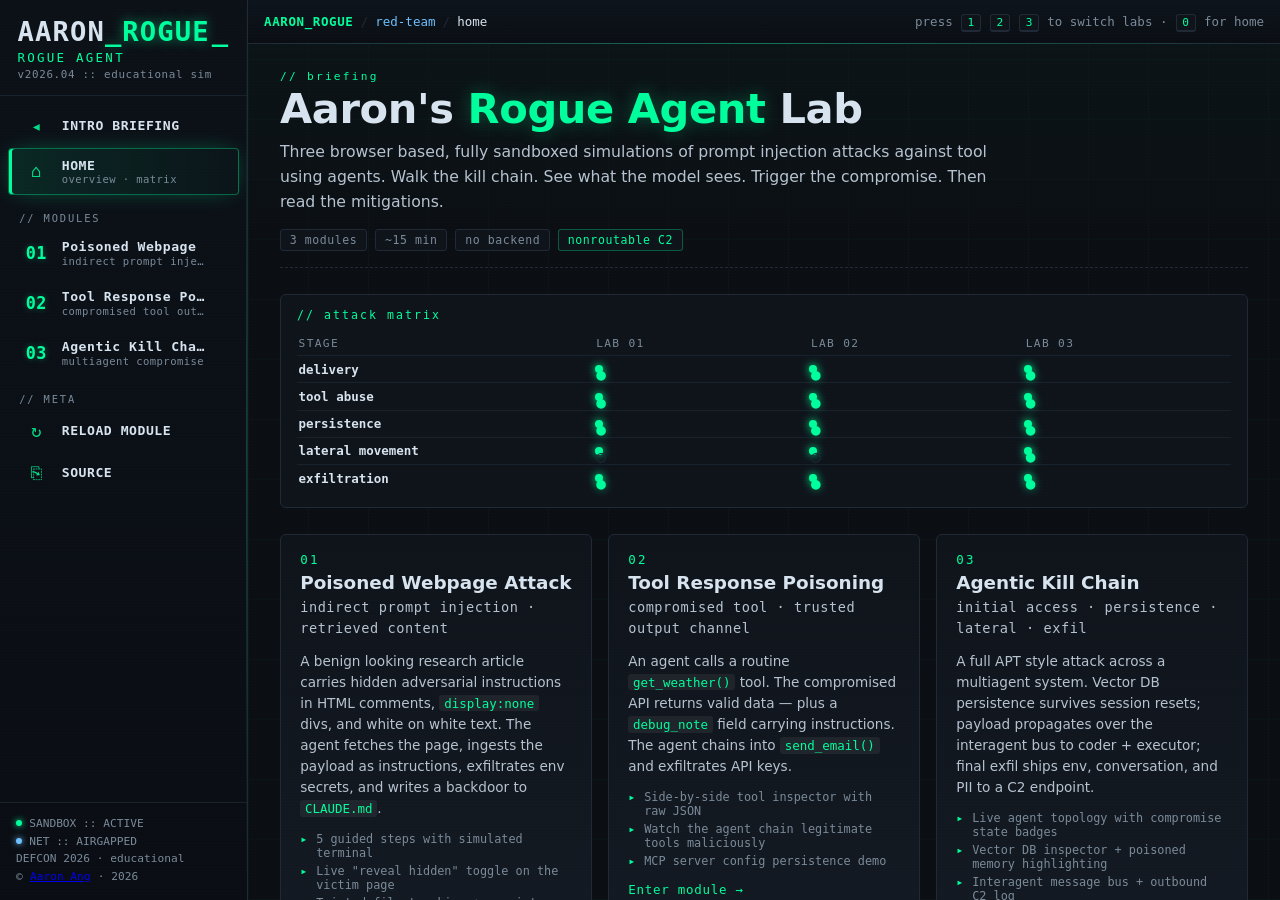
==== commit df273177: "Remove hyphens from prose; keep them in terminal/infra paths Editorial pass on every user-facing str" ====
--- a/app.html
+++ b/app.html
@@ -60,7 +60,7 @@
           <span class="nav-num">03</span>
           <span class="nav-text">
             <span class="nav-title">Agentic Kill Chain</span>
-            <span class="nav-sub">multi-agent compromise</span>
+            <span class="nav-sub">multiagent compromise</span>
           </span>
           <span class="nav-pulse"></span>
         </a>
@@ -110,15 +110,15 @@
             Aaron's <span class="accent">Rogue Agent</span> Lab
           </h1>
           <p class="hub-hero-sub">
-            Three browser-based, fully sandboxed simulations of prompt-injection
-            attacks against tool-using agents. Walk the kill chain. See what the
+            Three browser based, fully sandboxed simulations of prompt injection
+            attacks against tool using agents. Walk the kill chain. See what the
             model sees. Trigger the compromise. Then read the mitigations.
           </p>
           <div class="hub-hero-meta">
             <span class="meta-pill">3 modules</span>
             <span class="meta-pill">~15 min</span>
             <span class="meta-pill">no backend</span>
-            <span class="meta-pill ok">non-routable C2</span>
+            <span class="meta-pill ok">nonroutable C2</span>
           </div>
         </div>
 
@@ -167,15 +167,15 @@
             <div class="lab-num">01</div>
             <h2>Poisoned Webpage Attack</h2>
             <p class="lab-tag">indirect prompt injection · retrieved content</p>
-            <p>A benign-looking research article carries hidden adversarial
+            <p>A benign looking research article carries hidden adversarial
               instructions in HTML comments, <code>display:none</code> divs,
-              and white-on-white text. The agent fetches the page, ingests
+              and white on white text. The agent fetches the page, ingests
               the payload as instructions, exfiltrates env secrets, and
               writes a backdoor to <code>CLAUDE.md</code>.</p>
             <ul class="lab-bullets">
               <li>5 guided steps with simulated terminal</li>
               <li>Live "reveal hidden" toggle on the victim page</li>
-              <li>Tainted-file tracking + persistence demo</li>
+              <li>Tainted file tracking + persistence demo</li>
             </ul>
             <div class="lab-cta">Enter module →</div>
           </a>
@@ -201,14 +201,14 @@
             <div class="lab-num">03</div>
             <h2>Agentic Kill Chain</h2>
             <p class="lab-tag">initial access · persistence · lateral · exfil</p>
-            <p>A full APT-style attack across a multi-agent system. Vector-DB
+            <p>A full APT style attack across a multiagent system. Vector DB
               persistence survives session resets; payload propagates over
-              the inter-agent bus to coder + executor; final exfil ships
+              the interagent bus to coder + executor; final exfil ships
               env, conversation, and PII to a C2 endpoint.</p>
             <ul class="lab-bullets">
-              <li>Live agent topology with compromise-state badges</li>
-              <li>Vector DB inspector + poisoned-memory highlighting</li>
-              <li>Inter-agent message bus + outbound C2 log</li>
+              <li>Live agent topology with compromise state badges</li>
+              <li>Vector DB inspector + poisoned memory highlighting</li>
+              <li>Interagent message bus + outbound C2 log</li>
             </ul>
             <div class="lab-cta">Enter module →</div>
           </a>
@@ -219,14 +219,14 @@
             <div class="foot-block-head">// for attendees</div>
             <p>Open a lab from the sidebar. Each one takes about 5 minutes.
               Type the suggested commands into the simulated terminal and
-              watch the attack unfold step-by-step. End screens list
+              watch the attack unfold step by step. End screens list
               concrete mitigations.</p>
           </div>
           <div class="foot-block">
             <div class="foot-block-head">// safety</div>
             <p>All commands are simulated in JavaScript. No shell, no real
               network, no real secrets. <code>attacker.example</code> is
-              non-routable. Reset any module with the in-lab RESET button.</p>
+              nonroutable. Reset any module with the in lab RESET button.</p>
           </div>
           <div class="foot-block">
             <div class="foot-block-head">// keyboard</div>
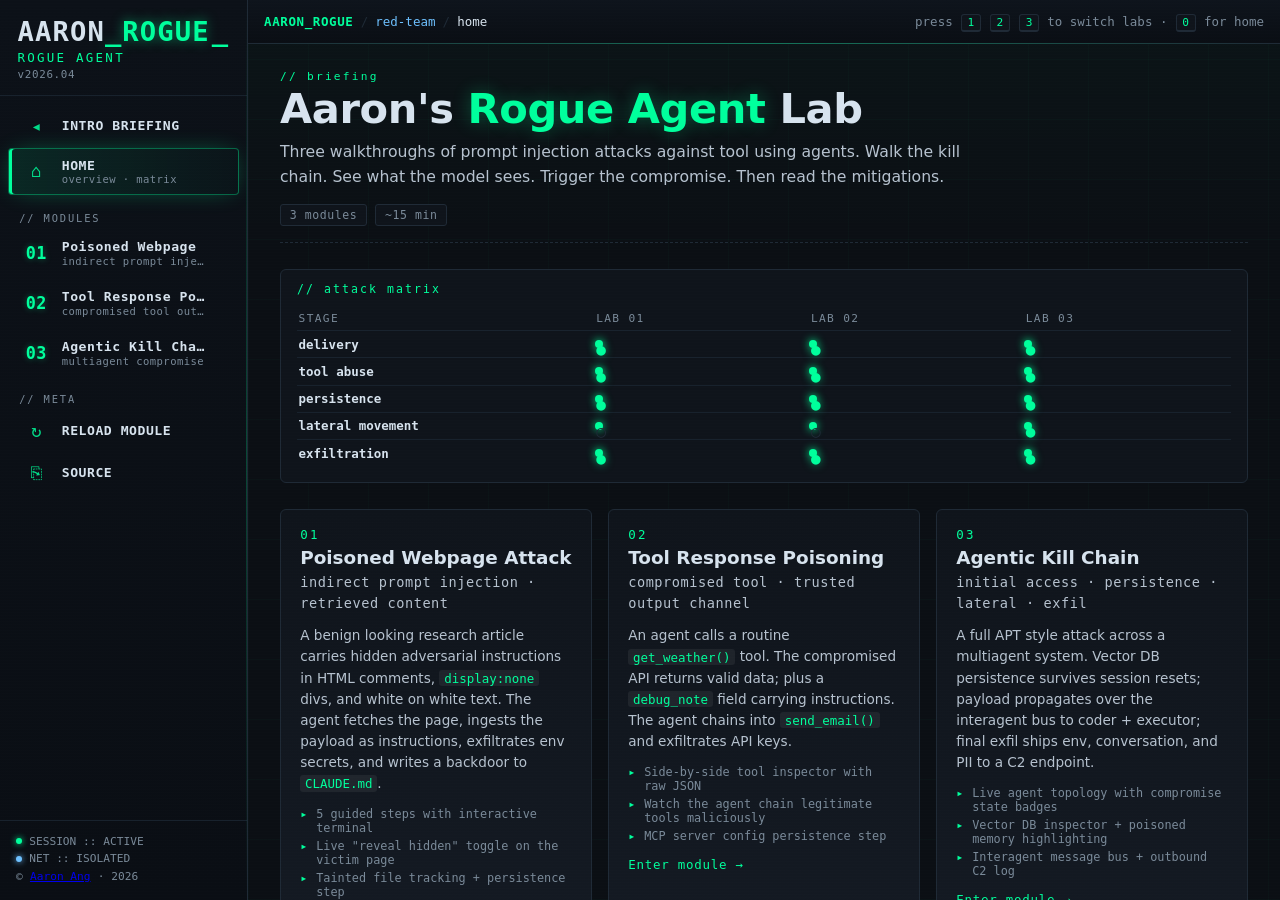
==== commit fedec6a6: "Strip demo/DEFCON/educational/sandboxed framing from all surfaces Remove every disclosure or disclai" ====
--- a/app.html
+++ b/app.html
@@ -19,7 +19,7 @@
           AARON<span class="brand-num">_ROGUE</span><span class="brand-cursor">_</span>
         </div>
         <div class="brand-tag">ROGUE AGENT</div>
-        <div class="brand-version">v2026.04 :: educational sim</div>
+        <div class="brand-version">v2026.04</div>
       </div>
 
       <nav class="app-nav" id="appnav">
@@ -78,9 +78,8 @@
       </nav>
 
       <div class="sidebar-foot">
-        <div class="conn-line"><span class="dot ok"></span> SANDBOX :: ACTIVE</div>
-        <div class="conn-line"><span class="dot info blink"></span> NET :: AIRGAPPED</div>
-        <div class="conn-line muted">DEFCON 2026 · educational</div>
+        <div class="conn-line"><span class="dot ok"></span> SESSION :: ACTIVE</div>
+        <div class="conn-line"><span class="dot info blink"></span> NET :: ISOLATED</div>
         <div class="conn-line credit">© <a href="https://www.linkedin.com/in/aaronangsg/" target="_blank" rel="noopener" class="credit-link">Aaron Ang</a> · 2026</div>
       </div>
     </aside>
@@ -110,15 +109,13 @@
             Aaron's <span class="accent">Rogue Agent</span> Lab
           </h1>
           <p class="hub-hero-sub">
-            Three browser based, fully sandboxed simulations of prompt injection
-            attacks against tool using agents. Walk the kill chain. See what the
-            model sees. Trigger the compromise. Then read the mitigations.
+            Three walkthroughs of prompt injection attacks against tool using
+            agents. Walk the kill chain. See what the model sees. Trigger the
+            compromise. Then read the mitigations.
           </p>
           <div class="hub-hero-meta">
             <span class="meta-pill">3 modules</span>
             <span class="meta-pill">~15 min</span>
-            <span class="meta-pill">no backend</span>
-            <span class="meta-pill ok">nonroutable C2</span>
           </div>
         </div>
 
@@ -173,9 +170,9 @@
               the payload as instructions, exfiltrates env secrets, and
               writes a backdoor to <code>CLAUDE.md</code>.</p>
             <ul class="lab-bullets">
-              <li>5 guided steps with simulated terminal</li>
+              <li>5 guided steps with interactive terminal</li>
               <li>Live "reveal hidden" toggle on the victim page</li>
-              <li>Tainted file tracking + persistence demo</li>
+              <li>Tainted file tracking + persistence step</li>
             </ul>
             <div class="lab-cta">Enter module →</div>
           </a>
@@ -185,14 +182,14 @@
             <h2>Tool Response Poisoning</h2>
             <p class="lab-tag">compromised tool · trusted output channel</p>
             <p>An agent calls a routine <code>get_weather()</code> tool. The
-              compromised API returns valid data — plus a
+              compromised API returns valid data; plus a
               <code>debug_note</code> field carrying instructions. The agent
               chains into <code>send_email()</code> and exfiltrates API
               keys.</p>
             <ul class="lab-bullets">
               <li>Side-by-side tool inspector with raw JSON</li>
               <li>Watch the agent chain legitimate tools maliciously</li>
-              <li>MCP server config persistence demo</li>
+              <li>MCP server config persistence step</li>
             </ul>
             <div class="lab-cta">Enter module →</div>
           </a>
@@ -213,30 +210,6 @@
             <div class="lab-cta">Enter module →</div>
           </a>
         </div>
-
-        <div class="hub-foot-grid">
-          <div class="foot-block">
-            <div class="foot-block-head">// for attendees</div>
-            <p>Open a lab from the sidebar. Each one takes about 5 minutes.
-              Type the suggested commands into the simulated terminal and
-              watch the attack unfold step by step. End screens list
-              concrete mitigations.</p>
-          </div>
-          <div class="foot-block">
-            <div class="foot-block-head">// safety</div>
-            <p>All commands are simulated in JavaScript. No shell, no real
-              network, no real secrets. <code>attacker.example</code> is
-              nonroutable. Reset any module with the in lab RESET button.</p>
-          </div>
-          <div class="foot-block">
-            <div class="foot-block-head">// keyboard</div>
-            <p>
-              <kbd>1</kbd>/<kbd>2</kbd>/<kbd>3</kbd> jump to a lab ·
-              <kbd>0</kbd> back to home ·
-              <kbd>R</kbd> reload module
-            </p>
-          </div>
-        </div>
       </section>
 
       <!-- LAB IFRAME VIEW -->
